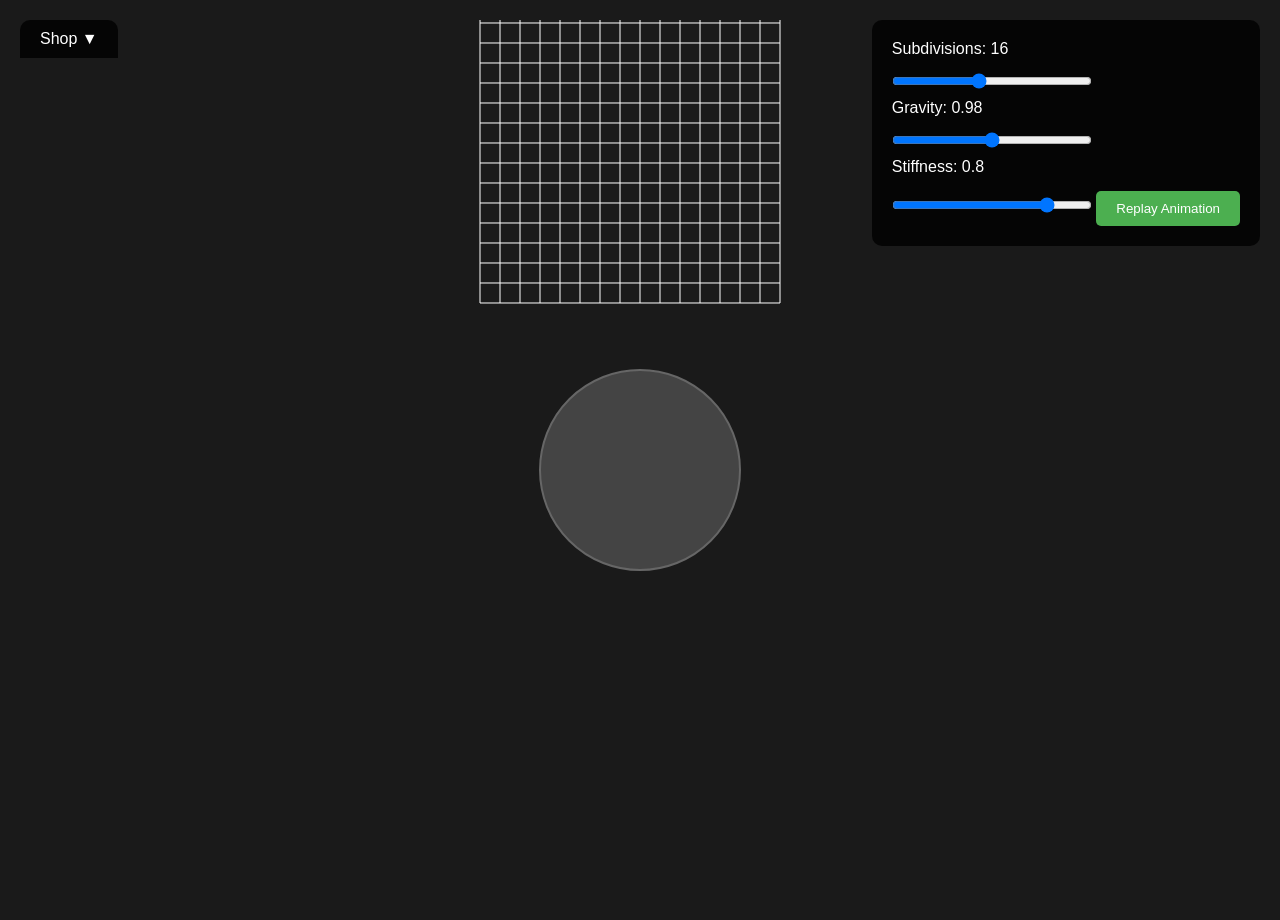
==== Cl0th.html @ cd0cea83 "Add files via upload" ====
<html><head><base href=".">
<meta charset="UTF-8">
<style>
    body {
        margin: 0;
        min-height: 100vh;
        display: flex;
        flex-direction: column;
        align-items: center;
        background: #1a1a1a;
        color: white;
        font-family: Arial, sans-serif;
    }

    .controls {
        position: fixed;
        top: 20px;
        right: 20px;
        background: rgba(0, 0, 0, 0.8);
        padding: 20px;
        border-radius: 10px;
    }

    .shop-container {
        position: fixed;
        top: 20px;
        left: 20px;
    }

    .shop-button {
        background: rgba(0, 0, 0, 0.8);
        padding: 10px 20px;
        border-radius: 10px 10px 0 0;
        cursor: pointer;
        transition: background 0.3s;
    }

    .shop {
        display: none;
        background: rgba(0, 0, 0, 0.8);
        padding: 20px;
        border-radius: 0 10px 10px 10px;
        max-height: 80vh;
        overflow-y: auto;
    }

    .shop.active {
        display: block;
    }

    .skin-option {
        display: flex;
        align-items: center;
        margin: 10px 0;
        padding: 10px;
        background: rgba(255, 255, 255, 0.1);
        border-radius: 5px;
        cursor: pointer;
        transition: background 0.3s;
    }

    .skin-option:hover {
        background: rgba(255, 255, 255, 0.2);
    }

    .skin-preview {
        width: 50px;
        height: 50px;
        margin-right: 10px;
        border-radius: 50%;
    }

    canvas {
        margin-top: 20px;
    }

    input[type="range"] {
        width: 200px;
        margin: 10px 0;
    }

    label {
        display: block;
        margin-bottom: 5px;
    }

    #replayButton {
        background: #4CAF50;
        color: white;
        border: none;
        padding: 10px 20px;
        border-radius: 5px;
        cursor: pointer;
        margin-top: 10px;
        transition: background 0.3s;
    }

    #replayButton:hover {
        background: #45a049;
    }
    
    body.bg-image {
        background-image: var(--bg-image);
        background-size: cover;
        background-position: center;
        background-repeat: no-repeat;
        background-attachment: fixed;
    }
</style>
</head>
<body>
    <div class="shop-container">
        <div class="shop-button" onclick="toggleShop()">Shop &#x25bc;</div>
        <div class="shop">
            <h3>Sphere Skins</h3>
            <div class="skin-option" onclick="changeSkin(&apos;#444&apos;, &apos;#666&apos;)">
                <div class="skin-preview" style="background: #444; border: 2px solid #666;"></div>
                <span>Default</span>
            </div>
            <div class="skin-option" onclick="changeSkin(&apos;#ff0000&apos;, &apos;#cc0000&apos;)">
                <div class="skin-preview" style="background: #ff0000; border: 2px solid #cc0000;"></div>
                <span>Red</span>
            </div>
            <div class="skin-option" onclick="changeSkin(&apos;#4CAF50&apos;, &apos;#45a049&apos;)">
                <div class="skin-preview" style="background: #4CAF50; border: 2px solid #45a049;"></div>
                <span>Green</span>
            </div>
            <div class="skin-option" onclick="changeSkin(&apos;#2196F3&apos;, &apos;#1976D2&apos;)">
                <div class="skin-preview" style="background: #2196F3; border: 2px solid #1976D2;"></div>
                <span>Blue</span>
            </div>
            <div class="skin-option" onclick="changeSkin(&apos;#9C27B0&apos;, &apos;#7B1FA2&apos;)">
                <div class="skin-preview" style="background: #9C27B0; border: 2px solid #7B1FA2;"></div>
                <span>Purple</span>
            </div>
            <div class="skin-option" onclick="changeSkin(&apos;#FFD700&apos;, &apos;#FFA500&apos;)">
                <div class="skin-preview" style="background: #FFD700; border: 2px solid #FFA500;"></div>
                <span>Gold</span>
            </div>
            <h3>Background Skins</h3>
            <div class="skin-option" onclick="changeBackground(&apos;#1a1a1a&apos;)">
                <div class="skin-preview" style="background: #1a1a1a;"></div>
                <span>Default Dark</span>
            </div>
            <div class="skin-option" onclick="changeBackground(&apos;#000000&apos;)">
                <div class="skin-preview" style="background: #000000;"></div>
                <span>Pure Black</span>
            </div>
            <div class="skin-option" onclick="changeBackground(&apos;#2c3e50&apos;)">
                <div class="skin-preview" style="background: #2c3e50;"></div>
                <span>Midnight Blue</span>
            </div>
            <div class="skin-option" onclick="changeBackground(&apos;#34495e&apos;)">
                <div class="skin-preview" style="background: #34495e;"></div>
                <span>Wet Asphalt</span>
            </div>
            <div class="skin-option" onclick="changeBackground(&apos;#2d3436&apos;)">
                <div class="skin-preview" style="background: #2d3436;"></div>
                <span>Dracula</span>
            </div>
            <div class="skin-option" onclick="changeBackground(&apos;data:[data-uri]&apos;)">
                <div class="skin-preview" style="background-image: url([data-uri]); background-size: cover;"></div>
                <span>McDonald&apos;s</span>
            </div>
        </div>
    </div>

    <div class="controls">
        <label for="subdivisions">Subdivisions: <span id="subdivValue">16</span></label>
        <input type="range" id="subdivisions" min="4" max="32" value="16" step="2">
        <label for="gravity">Gravity: <span id="gravityValue">0.98</span></label>
        <input type="range" id="gravity" min="0" max="2" value="0.98" step="0.1">
        <label for="stiffness">Stiffness: <span id="stiffValue">0.8</span></label>
        <input type="range" id="stiffness" min="0" max="1" value="0.8" step="0.1">
        <button id="replayButton">Replay Animation</button>
    </div>
    <canvas id="clothCanvas"></canvas>

<script>const canvas = document.getElementById('clothCanvas');
const ctx = canvas.getContext('2d');
const subdivisions = document.getElementById('subdivisions');
const gravity = document.getElementById('gravity');
const stiffness = document.getElementById('stiffness');
const subdivValue = document.getElementById('subdivValue');
const gravityValue = document.getElementById('gravityValue');
const stiffValue = document.getElementById('stiffValue');
const replayButton = document.getElementById('replayButton');
function toggleShop() {
  const shop = document.querySelector('.shop');
  shop.classList.toggle('active');
  const button = document.querySelector('.shop-button');
  button.textContent = shop.classList.contains('active') ? 'Shop ▲' : 'Shop ▼';
}
canvas.width = window.innerWidth;
canvas.height = window.innerHeight;
let sphereColor = '#444';
let sphereBorderColor = '#666';
const sphere = {
  x: canvas.width / 2,
  y: canvas.height / 2,
  radius: 100
};
function changeSkin(fillColor, borderColor) {
  sphereColor = fillColor;
  sphereBorderColor = borderColor;
}
class Point {
  constructor(x, y) {
    this.x = x;
    this.y = y;
    this.oldX = x;
    this.oldY = y;
    this.pinned = false;
  }
  update() {
    if (this.pinned) return;
    const vx = (this.x - this.oldX) * 0.99;
    const vy = (this.y - this.oldY) * 0.99;
    this.oldX = this.x;
    this.oldY = this.y;
    this.x += vx;
    this.y += vy;
    this.y += parseFloat(gravity.value);
    const dx = this.x - sphere.x;
    const dy = this.y - sphere.y;
    const distance = Math.sqrt(dx * dx + dy * dy);
    if (distance < sphere.radius) {
      const angle = Math.atan2(dy, dx);
      this.x = sphere.x + Math.cos(angle) * sphere.radius;
      this.y = sphere.y + Math.sin(angle) * sphere.radius;
    }
  }
}
class Stick {
  constructor(p1, p2) {
    this.p1 = p1;
    this.p2 = p2;
    this.length = Math.hypot(p1.x - p2.x, p1.y - p2.y);
  }
  update() {
    const dx = this.p2.x - this.p1.x;
    const dy = this.p2.y - this.p1.y;
    const distance = Math.hypot(dx, dy);
    const difference = this.length - distance;
    const percent = difference / distance * parseFloat(stiffness.value);
    const offsetX = dx * percent;
    const offsetY = dy * percent;
    if (!this.p1.pinned) {
      this.p1.x -= offsetX;
      this.p1.y -= offsetY;
    }
    if (!this.p2.pinned) {
      this.p2.x += offsetX;
      this.p2.y += offsetY;
    }
  }
}
let points = [];
let sticks = [];
let animating = true;
function createCloth() {
  points = [];
  sticks = [];
  const size = parseInt(subdivisions.value);
  const spacing = 20;
  const clothWidth = size * spacing;
  const startY = sphere.y - sphere.radius - clothWidth - 50;
  for (let y = 0; y < size; y++) {
    for (let x = 0; x < size; x++) {
      const p = new Point(canvas.width / 2 - size * spacing / 2 + x * spacing, startY + y * spacing);
      points.push(p);
    }
  }
  for (let y = 0; y < size; y++) {
    for (let x = 0; x < size; x++) {
      if (x < size - 1) {
        sticks.push(new Stick(points[y * size + x], points[y * size + x + 1]));
      }
      if (y < size - 1) {
        sticks.push(new Stick(points[y * size + x], points[(y + 1) * size + x]));
      }
    }
  }
}
function simulate() {
  points.forEach(p => p.update());
  for (let i = 0; i < 3; i++) {
    sticks.forEach(s => s.update());
  }
}
function draw() {
  ctx.clearRect(0, 0, canvas.width, canvas.height);
  ctx.beginPath();
  ctx.arc(sphere.x, sphere.y, sphere.radius, 0, Math.PI * 2);
  ctx.fillStyle = sphereColor;
  ctx.fill();
  ctx.lineWidth = 2;
  ctx.strokeStyle = sphereBorderColor;
  ctx.stroke();
  ctx.lineWidth = 1;
  ctx.beginPath();
  for (let y = 0; y < parseInt(subdivisions.value); y++) {
    for (let x = 0; x < parseInt(subdivisions.value) - 1; x++) {
      const i = y * parseInt(subdivisions.value) + x;
      ctx.moveTo(points[i].x, points[i].y);
      ctx.lineTo(points[i + 1].x, points[i + 1].y);
    }
  }
  for (let x = 0; x < parseInt(subdivisions.value); x++) {
    for (let y = 0; y < parseInt(subdivisions.value) - 1; y++) {
      const i = y * parseInt(subdivisions.value) + x;
      ctx.moveTo(points[i].x, points[i].y);
      ctx.lineTo(points[i + parseInt(subdivisions.value)].x, points[i + parseInt(subdivisions.value)].y);
    }
  }
  ctx.strokeStyle = '#fff';
  ctx.stroke();
}
function animate() {
  if (animating) {
    simulate();
  }
  draw();
  requestAnimationFrame(animate);
}
function changeBackground(color) {
  if (color.startsWith('data:')) {
    document.body.style.setProperty('--bg-image', `url('${color}')`);
    document.body.classList.add('bg-image');
    document.body.style.background = 'none';
  } else {
    document.body.classList.remove('bg-image');
    document.body.style.background = color;
  }
}
subdivisions.addEventListener('input', () => {
  subdivValue.textContent = subdivisions.value;
  createCloth();
});
gravity.addEventListener('input', () => {
  gravityValue.textContent = gravity.value;
});
stiffness.addEventListener('input', () => {
  stiffValue.textContent = stiffness.value;
});
replayButton.addEventListener('click', () => {
  createCloth();
});
let draggingPoint = null;
canvas.addEventListener('mousedown', e => {
  const rect = canvas.getBoundingClientRect();
  const mouseX = e.clientX - rect.left;
  const mouseY = e.clientY - rect.top;
  for (let p of points) {
    const dx = p.x - mouseX;
    const dy = p.y - mouseY;
    if (Math.hypot(dx, dy) < 20) {
      draggingPoint = p;
      break;
    }
  }
});
canvas.addEventListener('mousemove', e => {
  if (draggingPoint) {
    const rect = canvas.getBoundingClientRect();
    draggingPoint.x = e.clientX - rect.left;
    draggingPoint.y = e.clientY - rect.top;
    draggingPoint.oldX = draggingPoint.x;
    draggingPoint.oldY = draggingPoint.y;
  }
});
canvas.addEventListener('mouseup', () => {
  draggingPoint = null;
});
window.addEventListener('resize', () => {
  canvas.width = window.innerWidth;
  canvas.height = window.innerHeight;
  sphere.x = canvas.width / 2;
  sphere.y = canvas.height / 2;
  createCloth();
});
createCloth();
animate();</script>
</body></html>
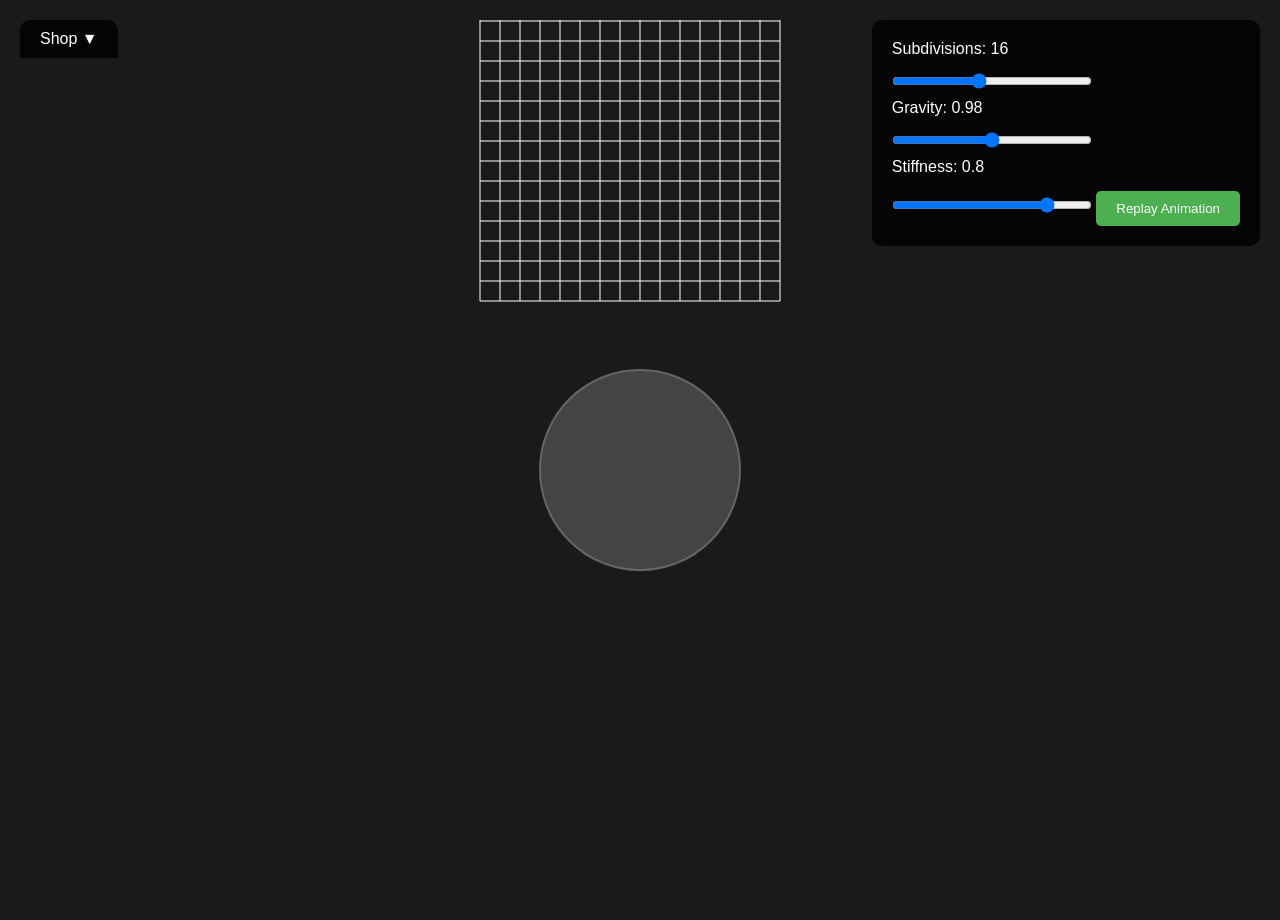
==== commit 49d92cd9: "Update Cl0th.html" ====
--- a/Cl0th.html
+++ b/Cl0th.html
@@ -107,6 +107,15 @@
         background-attachment: fixed;
     }
 </style>
+    <!-- Google tag (gtag.js) -->
+<script async src="https://www.googletagmanager.com/gtag/js?id=G-5YT3ZNDK8V"></script>
+<script>
+  window.dataLayer = window.dataLayer || [];
+  function gtag(){dataLayer.push(arguments);}
+  gtag('js', new Date());
+
+  gtag('config', 'G-5YT3ZNDK8V');
+</script>
 </head>
 <body>
     <div class="shop-container">
@@ -381,4 +390,4 @@
 });
 createCloth();
 animate();</script>
-</body></html>+</body></html>
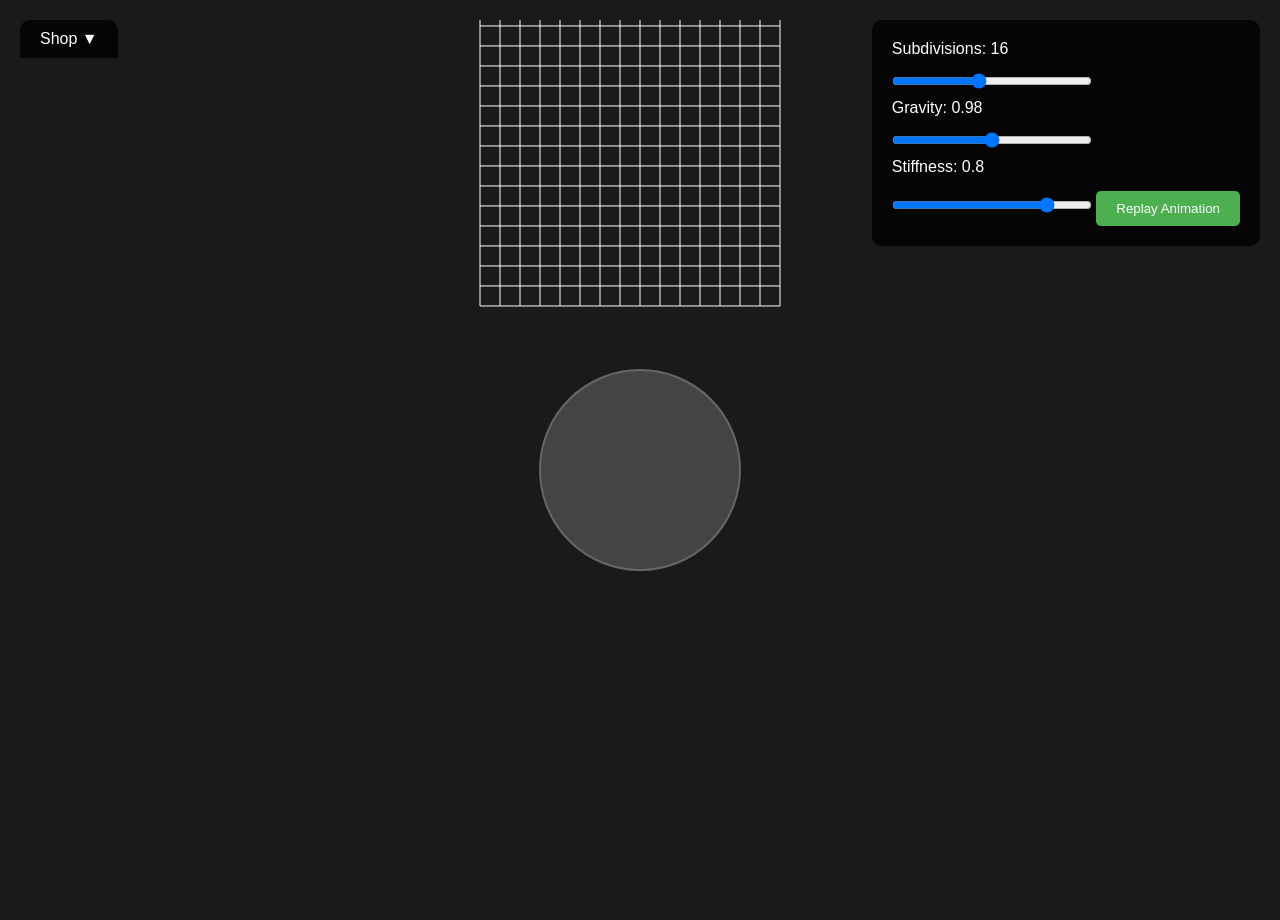
==== commit 412ed19f: "Update Cl0th.html" ====
--- a/Cl0th.html
+++ b/Cl0th.html
@@ -117,6 +117,7 @@
   gtag('config', 'G-5YT3ZNDK8V');
 </script>
 </head>
+    
 <body>
     <div class="shop-container">
         <div class="shop-button" onclick="toggleShop()">Shop &#x25bc;</div>
@@ -390,4 +391,8 @@
 });
 createCloth();
 animate();</script>
+    <!-- AdForGames.com code begin -->
+<script>var afg={};afg.u=6532;afg.s=1;
+document.write("<sc"+"ript src='//js.adforgames.com/cd.js'></sc"+"ript>");</script>
+<!-- AdForGames.com code end -->
 </body></html>
